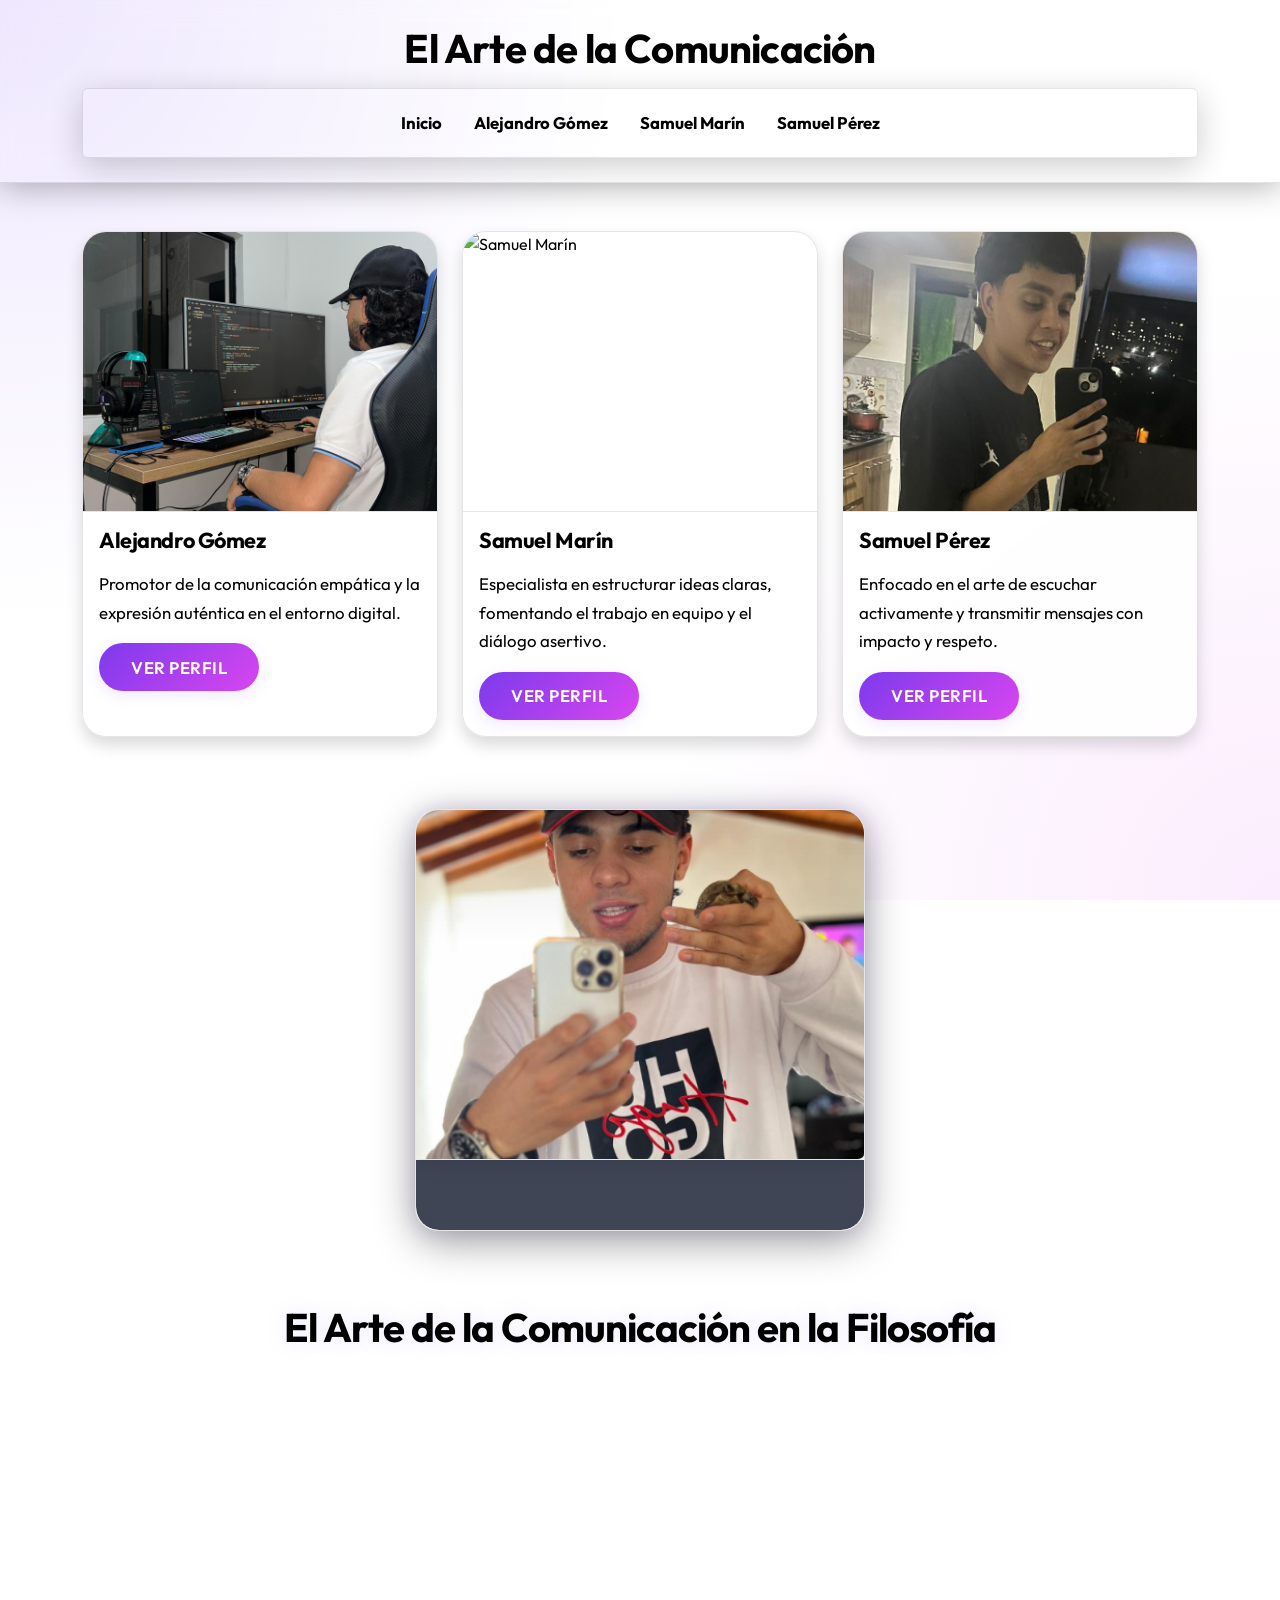
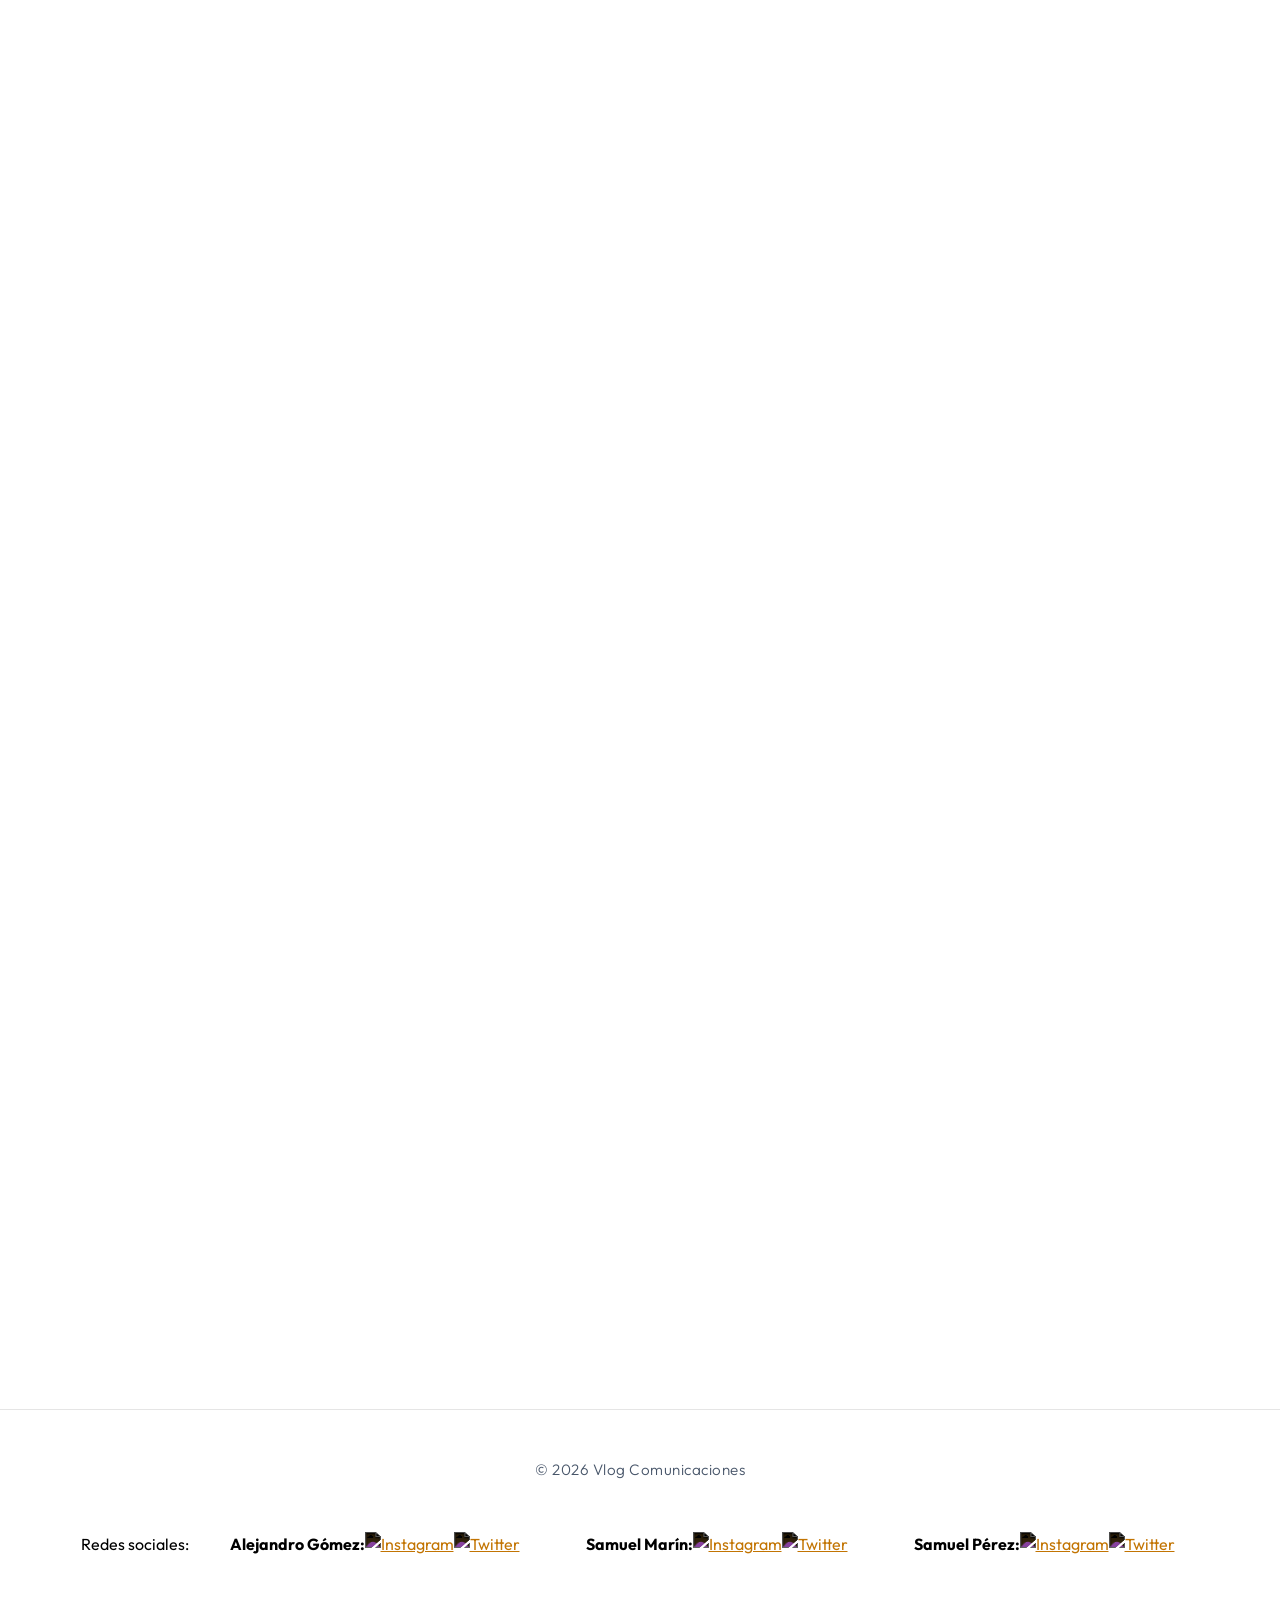
==== vlog/index.html @ 04fceeea "feat: vlog comunicaciones initial commit" ====
<!DOCTYPE html>
<html lang="es">

<head>
    <meta charset="UTF-8">
    <meta name="viewport" content="width=device-width, initial-scale=1.0">
    <title>Vlog: El Arte de la Comunicación</title>
    <link href="https://cdn.jsdelivr.net/npm/bootstrap@5.3.2/dist/css/bootstrap.min.css" rel="stylesheet">
    <link rel="stylesheet" href="styles.css">
    <link rel="stylesheet" href="https://cdn.jsdelivr.net/npm/bootstrap-icons@1.11.3/font/bootstrap-icons.min.css">
    <script src="script.js"></script>
</head>

<body>
    <header class="bg-primary text-white py-4 mb-4">
        <div class="container">
            <a href="index.html" class="text-decoration-none d-block text-center">
                <h1 class="mb-3 fw-bolder">El Arte de la Comunicación</h1>
            </a>
            <nav class="navbar navbar-expand-lg navbar-dark bg-primary rounded">
                <div class="container-fluid">
                    <a class="navbar-brand d-lg-none" href="index.html">Menú</a>
                    <button class="navbar-toggler" type="button" data-bs-toggle="collapse"
                        data-bs-target="#navbarIntegrantes" aria-controls="navbarIntegrantes" aria-expanded="false"
                        aria-label="Toggle navigation">
                        <span class="navbar-toggler-icon"></span>
                    </button>
                    <div class="collapse navbar-collapse" id="navbarIntegrantes">
                        <ul class="navbar-nav mx-auto mb-2 mb-lg-0 gap-3">
                            <li class="nav-item">
                                <a class="nav-link fw-bold" href="index.html">Inicio</a>
                            </li>
                            <li class="nav-item">
                                <a class="nav-link fw-bold" href="alejandro-gomez.html">Alejandro Gómez</a>
                            </li>
                            <li class="nav-item">
                                <a class="nav-link fw-bold" href="samuel-marin.html">Samuel Marín</a>
                            </li>
                            <li class="nav-item">
                                <a class="nav-link fw-bold" href="samuel-perez.html">Samuel Pérez</a>
                            </li>
                        </ul>
                    </div>
                </div>
            </nav>
        </div>
    </header>
    <main class="container my-5">
        <div class="row justify-content-center mb-5">
            <div class="col-md-4 mb-4">
                <div class="card h-100 shadow">
                    <img src="../vlog/img/Alejo4.jpeg" class="card-img-top img-card-fixed" alt="Alejandro Gómez">
                    <div class="card-body">
                        <h5 class="card-title">Alejandro Gómez</h5>
                        <p class="card-text">Promotor de la comunicación empática y la expresión auténtica en el entorno
                            digital.</p>
                        <a href="alejandro-gomez.html" class="btn btn-primary">Ver perfil</a>
                    </div>
                </div>
            </div>
            <div class="col-md-4 mb-4">
                <div class="card h-100 shadow">
                    <img src="../vlog/img/SamuelM.png" class="card-img-top img-card-fixed" alt="Samuel Marín">
                    <div class="card-body">
                        <h5 class="card-title">Samuel Marín</h5>
                        <p class="card-text">Especialista en estructurar ideas claras, fomentando el trabajo en equipo y
                            el diálogo asertivo.</p>
                        <a href="samuel-marin.html" class="btn btn-primary">Ver perfil</a>
                    </div>
                </div>
            </div>
            <div class="col-md-4 mb-4">
                <div class="card h-100 shadow">
                    <img src="img/SamuelP.jpg" class="card-img-top img-card-fixed" alt="Samuel Pérez">
                    <div class="card-body">
                        <h5 class="card-title">Samuel Pérez</h5>
                        <p class="card-text">Enfocado en el arte de escuchar activamente y transmitir mensajes con
                            impacto y respeto.</p>
                        <a href="samuel-perez.html" class="btn btn-primary">Ver perfil</a>
                    </div>
                </div>
            </div>
        </div>
        <!-- Slider de fotos de los integrantes -->
        <div class="d-flex justify-content-center my-5">
            <div id="sliderFotos" class="slider-fotos">
                <img id="sliderImg" src="../vlog/img/Alejo3.png" alt="Foto integrante"
                    class="img-fluid rounded shadow slider-img-fixed">
                <div class="slider-caption text-center mt-2" id="sliderCaption">Alejandro Gómez</div>
            </div>
        </div>

        <!-- Nueva sección de Frases Filosóficas -->
        <section class="mt-5 pt-4">
            <h2 class="text-center mb-5 fw-bold display-6"
                style="letter-spacing: -1px; text-shadow: 0 0 20px var(--primary-glow);">El Arte de la Comunicación en
                la Filosofía</h2>
            <div class="row justify-content-center g-4">

                <div class="col-md-6 col-lg-4">
                    <div class="card h-100 shadow border-primary">
                        <div class="card-body">
                            <h4 class="card-title text-primary mb-4" style="font-size: 1.25rem;"><i
                                    class="bi bi-chat-quote me-2"></i>Hablar y Escuchar</h4>
                            <blockquote class="mb-4">
                                <p class="fst-italic text-dark border-start border-2 border-primary ps-3">"No es porque
                                    sea difícil que no nos atrevamos; es porque no nos atrevemos que es difícil."</p>
                                <div class="text-muted mt-2 small fw-bold">— Séneca <span
                                        class="fw-light">(estoico)</span></div>
                            </blockquote>
                            <blockquote class="mb-4">
                                <p class="fst-italic text-dark border-start border-2 border-primary ps-3">"Tenemos dos
                                    oídos y una boca para escuchar el doble de lo que hablamos."</p>
                                <div class="text-muted mt-2 small fw-bold">— Epicteto <span
                                        class="fw-light">(estoico)</span></div>
                            </blockquote>
                            <blockquote class="mb-0">
                                <p class="fst-italic text-dark border-start border-2 border-primary ps-3">"Habla para
                                    que yo te conozca."</p>
                                <div class="text-muted mt-2 small fw-bold">— Sócrates <span
                                        class="fw-light">(griego)</span></div>
                            </blockquote>
                        </div>
                    </div>
                </div>

                <div class="col-md-6 col-lg-4">
                    <div class="card h-100 shadow border-success">
                        <div class="card-body">
                            <h4 class="card-title text-success mb-4" style="font-size: 1.25rem;"><i
                                    class="bi bi-shield-check me-2"></i>Honestidad y Respeto</h4>
                            <blockquote class="mb-4">
                                <p class="fst-italic text-dark border-start border-2 border-success ps-3">"Cualquiera
                                    puede enfadarse... Pero enfadarse con la persona adecuada, en el grado exacto, en el
                                    momento oportuno... eso no es tan sencillo."</p>
                                <div class="text-muted mt-2 small fw-bold">— Aristóteles <span
                                        class="fw-light">(griego)</span></div>
                            </blockquote>
                            <blockquote class="mb-4">
                                <p class="fst-italic text-dark border-start border-2 border-success ps-3">"Las palabras
                                    deben ser confirmadas con hechos para que tengan valor."</p>
                                <div class="text-muted mt-2 small fw-bold">— Confucio <span
                                        class="fw-light">(chino)</span></div>
                            </blockquote>
                            <blockquote class="mb-0">
                                <p class="fst-italic text-dark border-start border-2 border-success ps-3">"Decir la
                                    verdad, pero no toda la verdad; decirla con tacto, no con rudeza."</p>
                                <div class="text-muted mt-2 small fw-bold">— Platón <span
                                        class="fw-light">(griego)</span></div>
                            </blockquote>
                        </div>
                    </div>
                </div>

                <div class="col-md-6 col-lg-4">
                    <div class="card h-100 shadow border-warning">
                        <div class="card-body">
                            <h4 class="card-title text-warning mb-4" style="font-size: 1.25rem;"><i
                                    class="bi bi-sliders me-2"></i>Asertividad y Equilibrio</h4>
                            <blockquote class="mb-4">
                                <p class="fst-italic text-dark border-start border-2 border-warning ps-3">"La virtud
                                    está en el punto medio entre dos extremos."</p>
                                <div class="text-muted mt-2 small fw-bold">— Aristóteles <span
                                        class="fw-light">(griego)</span></div>
                            </blockquote>
                            <blockquote class="mb-4">
                                <p class="fst-italic text-dark border-start border-2 border-warning ps-3">"Obra de tal
                                    manera que uses la humanidad... siempre como un fin y nunca solamente como un
                                    medio."</p>
                                <div class="text-muted mt-2 small fw-bold">— Kant <span class="fw-light">(alemán)</span>
                                </div>
                            </blockquote>
                            <blockquote class="mb-0">
                                <p class="fst-italic text-dark border-start border-2 border-warning ps-3">"Tienes poder
                                    sobre tu mente, no sobre los eventos externos. Date cuenta de esto y encontrarás
                                    fuerza."</p>
                                <div class="text-muted mt-2 small fw-bold">— Marco Aurelio <span
                                        class="fw-light">(estoico)</span></div>
                            </blockquote>
                        </div>
                    </div>
                </div>

                <div class="col-md-6 col-lg-4">
                    <div class="card h-100 shadow border-info">
                        <div class="card-body">
                            <h4 class="card-title text-info mb-4" style="font-size: 1.25rem;"><i
                                    class="bi bi-heart-half me-2"></i>Escucha y Empatía</h4>
                            <blockquote class="mb-4">
                                <p class="fst-italic text-dark border-start border-2 border-info ps-3">"La naturaleza
                                    nos ha dado una lengua y dos oídos para que escuchemos el doble de lo que hablamos."
                                </p>
                                <div class="text-muted mt-2 small fw-bold">— Epicteto <span
                                        class="fw-light">(estoico)</span></div>
                            </blockquote>
                            <blockquote class="mb-4">
                                <p class="fst-italic text-dark border-start border-2 border-info ps-3">"El primer arte
                                    que hay que aprender es el de escuchar."</p>
                                <div class="text-muted mt-2 small fw-bold">— Séneca <span
                                        class="fw-light">(estoico)</span></div>
                            </blockquote>
                            <blockquote class="mb-0">
                                <p class="fst-italic text-dark border-start border-2 border-info ps-3">"Mejor que mil
                                    palabras vacías, es una palabra que trae paz."</p>
                                <div class="text-muted mt-2 small fw-bold">— Buda <span
                                        class="fw-light">(espiritual)</span></div>
                            </blockquote>
                        </div>
                    </div>
                </div>

                <div class="col-md-6 col-lg-4">
                    <div class="card h-100 shadow border-primary">
                        <div class="card-body">
                            <h4 class="card-title text-primary mb-4" style="font-size: 1.25rem;"><i
                                    class="bi bi-mic me-2"></i>Expresión Auténtica</h4>
                            <blockquote class="mb-4">
                                <p class="fst-italic text-dark border-start border-2 border-primary ps-3">"No porque
                                    tengas razón, debas gritar."</p>
                                <div class="text-muted mt-2 small fw-bold">— Nietzsche <span
                                        class="fw-light">(alemán)</span></div>
                            </blockquote>
                            <blockquote class="mb-4">
                                <p class="fst-italic text-dark border-start border-2 border-primary ps-3">"La libertad
                                    de uno termina donde comienza la libertad del otro."</p>
                                <div class="text-muted mt-2 small fw-bold">— Simone de Beauvoir <span
                                        class="fw-light">(francesa)</span></div>
                            </blockquote>
                            <blockquote class="mb-0">
                                <p class="fst-italic text-dark border-start border-2 border-primary ps-3">"Lo que haces
                                    habla tan alto que no puedo escuchar lo que dices."</p>
                                <div class="text-muted mt-2 small fw-bold">— Ralph Waldo Emerson <span
                                        class="fw-light">(estadounidense)</span></div>
                            </blockquote>
                        </div>
                    </div>
                </div>

            </div>
        </section>

        <!-- Reflexión Final -->
        <div class="row justify-content-center mt-5 mb-4">
            <div class="col-lg-10">
                <div class="card shadow-lg border-0"
                    style="background: linear-gradient(135deg, rgba(139, 92, 246, 0.05), rgba(217, 70, 239, 0.05)); backdrop-filter: blur(10px);">
                    <div class="card-body p-4 p-md-5 text-center">
                        <h3 class="fw-bold mb-4 text-dark">Reflexión Final</h3>
                        <p class="fs-5 mb-4 text-dark">La comunicación asertiva, según estos filósofos, no es un simple
                            intercambio de palabras, sino un arte que combina:</p>

                        <div class="row justify-content-center text-start mb-4 g-3">
                            <div class="col-md-6 col-lg-5">
                                <ul class="list-unstyled fs-5 mb-0" style="line-height: 2;">
                                    <li class="text-dark"><i
                                            class="bi bi-check2-circle text-primary me-2"></i><strong>Honestidad sin
                                            crueldad</strong> <span class="text-muted fs-6">(Aristóteles)</span></li>
                                    <li class="text-dark"><i
                                            class="bi bi-check2-circle text-primary me-2"></i><strong>Escucha sin
                                            juicio</strong> <span class="text-muted fs-6">(Epicteto)</span></li>
                                </ul>
                            </div>
                            <div class="col-md-6 col-lg-5">
                                <ul class="list-unstyled fs-5 mb-0" style="line-height: 2;">
                                    <li class="text-dark"><i
                                            class="bi bi-check2-circle text-primary me-2"></i><strong>Respeto sin
                                            sumisión</strong> <span class="text-muted fs-6">(Kant)</span></li>
                                    <li class="text-dark"><i
                                            class="bi bi-check2-circle text-primary me-2"></i><strong>Firmeza sin
                                            agresividad</strong> <span class="text-muted fs-6">(Nietzsche)</span></li>
                                </ul>
                            </div>
                        </div>

                        <hr class="my-4 border-secondary opacity-25">

                        <div class="mt-4 pt-3">
                            <p class="fs-5 text-muted mb-3">Como bien resume el pensamiento estoico:</p>
                            <blockquote class="blockquote mb-0">
                                <p class="fst-italic fw-bold fs-4" style="color: #7c3aed;">"Di lo que sientes con la
                                    fuerza de quien sabe, pero con la dulzura de quien escucha."</p>
                            </blockquote>
                        </div>
                    </div>
                </div>
            </div>
        </div>
    </main>
    <footer>
        <p>&copy; 2026 Vlog Comunicaciones</p>
        <div class="redes-footer">
            <span>Redes sociales:</span>
            <div class="redes-integrante">
                <strong>Alejandro Gómez:</strong>
                <a href="https://www.instagram.com/mansa_musa_04/" target="_blank" title="Instagram Alejandro Gómez">
                    <img src="https://cdn.jsdelivr.net/gh/simple-icons/simple-icons/icons/instagram.svg" alt="Instagram"
                        class="icono-red">
                </a>
                <a href="https://twitter.com/alejandrogomez" target="_blank" title="Twitter Alejandro Gómez">
                    <img src="https://cdn.jsdelivr.net/gh/simple-icons/simple-icons/icons/twitter.svg" alt="Twitter"
                        class="icono-red">
                </a>
            </div>
            <div class="redes-integrante">
                <strong>Samuel Marín:</strong>
                <a href="https://instagram.com/samuelmarin" target="_blank" title="Instagram Samuel Marín">
                    <img src="https://cdn.jsdelivr.net/gh/simple-icons/simple-icons/icons/instagram.svg" alt="Instagram"
                        class="icono-red">
                </a>
                <a href="https://twitter.com/samuelmarin" target="_blank" title="Twitter Samuel Marín">
                    <img src="https://cdn.jsdelivr.net/gh/simple-icons/simple-icons/icons/twitter.svg" alt="Twitter"
                        class="icono-red">
                </a>
            </div>
            <div class="redes-integrante">
                <strong>Samuel Pérez:</strong>
                <a href="https://instagram.com/samuelperez" target="_blank" title="Instagram Samuel Pérez">
                    <img src="https://cdn.jsdelivr.net/gh/simple-icons/simple-icons/icons/instagram.svg" alt="Instagram"
                        class="icono-red">
                </a>
                <a href="https://twitter.com/samuelperez" target="_blank" title="Twitter Samuel Pérez">
                    <img src="https://cdn.jsdelivr.net/gh/simple-icons/simple-icons/icons/twitter.svg" alt="Twitter"
                        class="icono-red">
                </a>
            </div>
        </div>
    </footer>

</body>

</html>
<script src="https://cdn.jsdelivr.net/npm/bootstrap@5.3.2/dist/js/bootstrap.bundle.min.js"></script>
---- vlog/styles.css ----
@import url('https://fonts.googleapis.com/css2?family=Outfit:wght@300;400;500;600;700;800&family=Inter:wght@300;400;500;600&display=swap');

/* ====== CONFIGURACIÓN BASE Y VARIABLES ====== */
:root {
    --bg-dark: #ffffff;
    --bg-darker: #f8fafc;
    --primary-glow: rgba(139, 92, 246, 0.15);
    --secondary-glow: rgba(217, 70, 239, 0.15);
    --glass-bg: rgba(255, 255, 255, 0.85);
    --glass-border: rgba(0, 0, 0, 0.1);
    --text-light: #000000;
    --text-muted: #475569;
    --accent-gold: #d97706;
    --accent-purple: #7c3aed;
    --accent-pink: #d946ef;
}

body {
    font-family: 'Outfit', 'Inter', sans-serif;
    margin: 0;
    padding: 0;
    background-color: var(--bg-dark);
    background-image: radial-gradient(circle at top left, rgba(139, 92, 246, 0.15) 0%, transparent 40%),
        radial-gradient(circle at bottom right, rgba(217, 70, 239, 0.1) 0%, transparent 40%);
    background-attachment: fixed;
    color: var(--text-light);
    line-height: 1.6;
}

/* ====== TIPOGRAFÍA Y ENCABEZADOS ====== */
h1,
h2,
h3,
h4,
h5,
h6 {
    font-family: 'Outfit', sans-serif;
    font-weight: 700;
    letter-spacing: -0.02em;
    color: #000000;
}

header h1 {
    color: #000000 !important;
    background: none !important;
    -webkit-text-fill-color: initial !important;
    text-shadow: none !important;
}

h1.display-5 {
    background: linear-gradient(135deg, var(--accent-purple), var(--accent-pink));
    -webkit-background-clip: text;
    background-clip: text;
    -webkit-text-fill-color: transparent;
    text-shadow: 0 0 30px var(--primary-glow);
}

/* ====== HEADER Y NAVBAR (REEMPLAZANDO .bg-primary) ====== */
header.bg-primary,
.navbar.bg-primary {
    background: transparent !important;
}

header {
    background: var(--glass-bg);
    backdrop-filter: blur(16px);
    -webkit-backdrop-filter: blur(16px);
    border-bottom: 1px solid var(--glass-border);
    padding: 1.5rem 0 !important;
    position: sticky;
    top: 0;
    z-index: 1000;
    box-shadow: 0 4px 30px rgba(0, 0, 0, 0.3);
}

.navbar {
    background: rgba(15, 23, 42, 0.5) !important;
    backdrop-filter: blur(10px);
    border: 1px solid var(--glass-border);
    border-radius: 1.5rem;
    padding: 0.8rem 1.5rem;
    box-shadow: 0 8px 32px rgba(0, 0, 0, 0.2);
}

.navbar-brand {
    font-weight: 700;
    font-size: 1.4rem;
    color: #000000 !important;
    letter-spacing: 0.5px;
}

.navbar-nav .nav-link {
    color: #000000 !important;
    font-size: 1.05rem;
    font-weight: 500;
    padding: 0.5rem 1.2rem;
    border-radius: 0.8rem;
    transition: all 0.3s cubic-bezier(0.4, 0, 0.2, 1);
}

.navbar-nav .nav-link:hover,
.navbar-nav .nav-link.active {
    color: var(--text-light) !important;
    background: rgba(255, 255, 255, 0.05);
    transform: translateY(-2px);
    text-shadow: 0 0 12px rgba(255, 255, 255, 0.3);
}

.navbar-toggler {
    border-color: var(--glass-border);
}

.navbar-toggler-icon {
    filter: invert(1);
}

/* ====== CONTENEDOR PRINCIPAL ====== */
main.container {
    position: relative;
    z-index: 1;
}

/* ====== CARDS (GLASSMORPHISM) ====== */
.card {
    background: var(--glass-bg);
    backdrop-filter: blur(12px);
    -webkit-backdrop-filter: blur(12px);
    border: 1px solid var(--glass-border);
    border-radius: 1.5rem;
    box-shadow: 0 8px 32px rgba(0, 0, 0, 0.2);
    overflow: hidden;
    transition: all 0.4s cubic-bezier(0.175, 0.885, 0.32, 1.275);
    color: var(--text-light);
}

.card:hover {
    transform: translateY(-8px) scale(1.02);
    box-shadow: 0 15px 40px rgba(0, 0, 0, 0.4), 0 0 20px var(--primary-glow);
    border-color: rgba(139, 92, 246, 0.3);
}

.card-title {
    font-weight: 700;
    font-size: 1.35rem;
    color: #000000;
    margin-bottom: 1rem;
}

.card-title.text-primary {
    color: var(--accent-purple) !important;
}

.card-title.text-success {
    color: #10b981 !important;
    text-shadow: 0 0 15px rgba(16, 185, 129, 0.3);
}

.card-title.text-info {
    color: #38bdf8 !important;
    text-shadow: 0 0 15px rgba(56, 189, 248, 0.3);
}

.card-title.text-warning {
    color: var(--accent-gold) !important;
    text-shadow: 0 0 15px rgba(251, 191, 36, 0.3);
}

.card-text {
    color: var(--text-light);
    font-size: 1.05rem;
    line-height: 1.7;
}

/* Imágenes fijas para las cards */
.img-card-fixed,
.slider-img-fixed {
    object-fit: cover;
    width: 100%;
    height: 280px;
    border-bottom: 1px solid var(--glass-border);
    transition: transform 0.5s ease, opacity 0.4s ease-in-out;
}

.card:hover .img-card-fixed {
    transform: scale(1.05);
}

.img-thumbnail.rounded-circle {
    border: 3px solid var(--accent-purple);
    padding: 0.25rem;
    background-color: var(--glass-bg);
    box-shadow: 0 0 20px var(--primary-glow);
}

/* ====== BOTONES ====== */
.btn-primary {
    background: linear-gradient(135deg, var(--accent-purple) 0%, var(--accent-pink) 100%);
    border: none;
    border-radius: 2rem;
    padding: 0.7rem 2rem;
    font-weight: 600;
    font-size: 1.05rem;
    color: #fff;
    letter-spacing: 0.5px;
    box-shadow: 0 4px 15px var(--primary-glow);
    transition: all 0.3s ease;
    text-transform: uppercase;
}

.btn-primary:hover,
.btn-primary:active,
.btn-primary:focus {
    background: linear-gradient(135deg, var(--accent-pink) 0%, var(--accent-purple) 100%);
    transform: translateY(-3px);
    box-shadow: 0 8px 25px var(--secondary-glow);
    color: #fff !important;
}

/* ====== LIST GROUP (Ajustes para evidencias) ====== */
.list-group-item {
    background: transparent !important;
    border: none;
    border-bottom: 1px solid var(--glass-border);
    padding: 1.2rem 1rem;
    transition: all 0.3s ease;
}

.list-group-item:last-child {
    border-bottom: none;
}

.list-group-item a {
    color: var(--text-light);
    text-decoration: none;
    font-weight: 500;
    font-size: 1.1rem;
    transition: all 0.2s ease;
    display: inline-block;
}

.list-group-item:hover {
    background: rgba(255, 255, 255, 0.03) !important;
    padding-left: 1.5rem;
}

.list-group-item a:hover {
    color: var(--accent-pink);
    text-shadow: 0 0 10px rgba(217, 70, 239, 0.5);
}

/* ====== SLIDER Y ACORDEONES ====== */
.slider-fotos {
    position: relative;
    width: 100%;
    max-width: 450px;
    margin: 0 auto;
    border-radius: 1.5rem;
    overflow: hidden;
    box-shadow: 0 10px 40px rgba(0, 0, 0, 0.4), 0 0 20px var(--primary-glow);
    border: 1px solid var(--glass-border);
}

.slider-img-fixed {
    height: 350px;
    border-radius: 0;
}

.slider-caption {
    background: rgba(15, 23, 42, 0.8);
    backdrop-filter: blur(10px);
    padding: 1.2rem;
    font-size: 1.25rem;
    font-weight: 700;
    color: #fff;
    letter-spacing: 1px;
    margin-top: 0 !important;
}



/* ====== FOOTER ====== */
footer {
    background: transparent !important;
    border-top: 1px solid var(--glass-border);
    padding: 3rem 0 2rem 0 !important;
    margin-top: 5rem !important;
    border-radius: 0 !important;
    box-shadow: none;
    display: flex;
    flex-direction: column;
    align-items: center;
}

footer p {
    font-size: 0.95rem;
    font-weight: 300;
    color: var(--text-muted);
    margin-bottom: 2rem;
    letter-spacing: 0.5px;
    background: none;
    -webkit-text-fill-color: initial;
    text-shadow: none;
}

.redes-footer {
    display: flex;
    flex-wrap: wrap;
    align-items: center;
    justify-content: center;
    gap: 1rem;
    width: 100%;
    padding: 0 1rem;
}

.redes-integrante {
    display: inline-flex;
    align-items: center;
    background: rgba(255, 255, 255, 0.03);
    padding: 0.5rem 1rem;
    border-radius: 2rem;
    border: 1px solid rgba(255, 255, 255, 0.05);
    margin: 0.5rem;
    transition: all 0.3s;
}

.redes-integrante:hover {
    background: rgba(139, 92, 246, 0.1);
    border-color: rgba(139, 92, 246, 0.3);
    box-shadow: 0 0 15px var(--primary-glow);
}

.icono-red {
    width: 24px;
    height: 24px;
    filter: invert(1) brightness(0.8);
    transition: all 0.3s ease;
}

.icono-red:hover {
    filter: invert(1) brightness(1) drop-shadow(0 0 8px var(--accent-pink));
    transform: scale(1.2) rotate(-5deg);
}



/* ====== UTILIDADES ADICIONALES ====== */
.text-primary {
    color: var(--accent-purple) !important;
}

.border-primary {
    border-color: rgba(139, 92, 246, 0.3) !important;
}

.border-success {
    border-color: rgba(16, 185, 129, 0.3) !important;
}

.border-info {
    border-color: rgba(56, 189, 248, 0.3) !important;
}

.border-warning {
    border-color: rgba(251, 191, 36, 0.3) !important;
}

/* Espaciado Premium entre secciones (perfiles de integrantes) */
main section {
    margin-bottom: 5rem !important;
}

/* Responsive adjustments */
@media (max-width: 768px) {

    header,
    footer {
        border-radius: 0;
    }

    .card:hover {
        transform: translateY(-3px);
    }

    .slider-fotos {
        width: 92vw;
    }

    /* Redes responsivas en el footer */
    .redes-footer {
        flex-direction: column;
        gap: 0.8rem;
    }
    
    .redes-integrante {
        width: 100%;
        justify-content: center;
        margin: 0;
    }
}
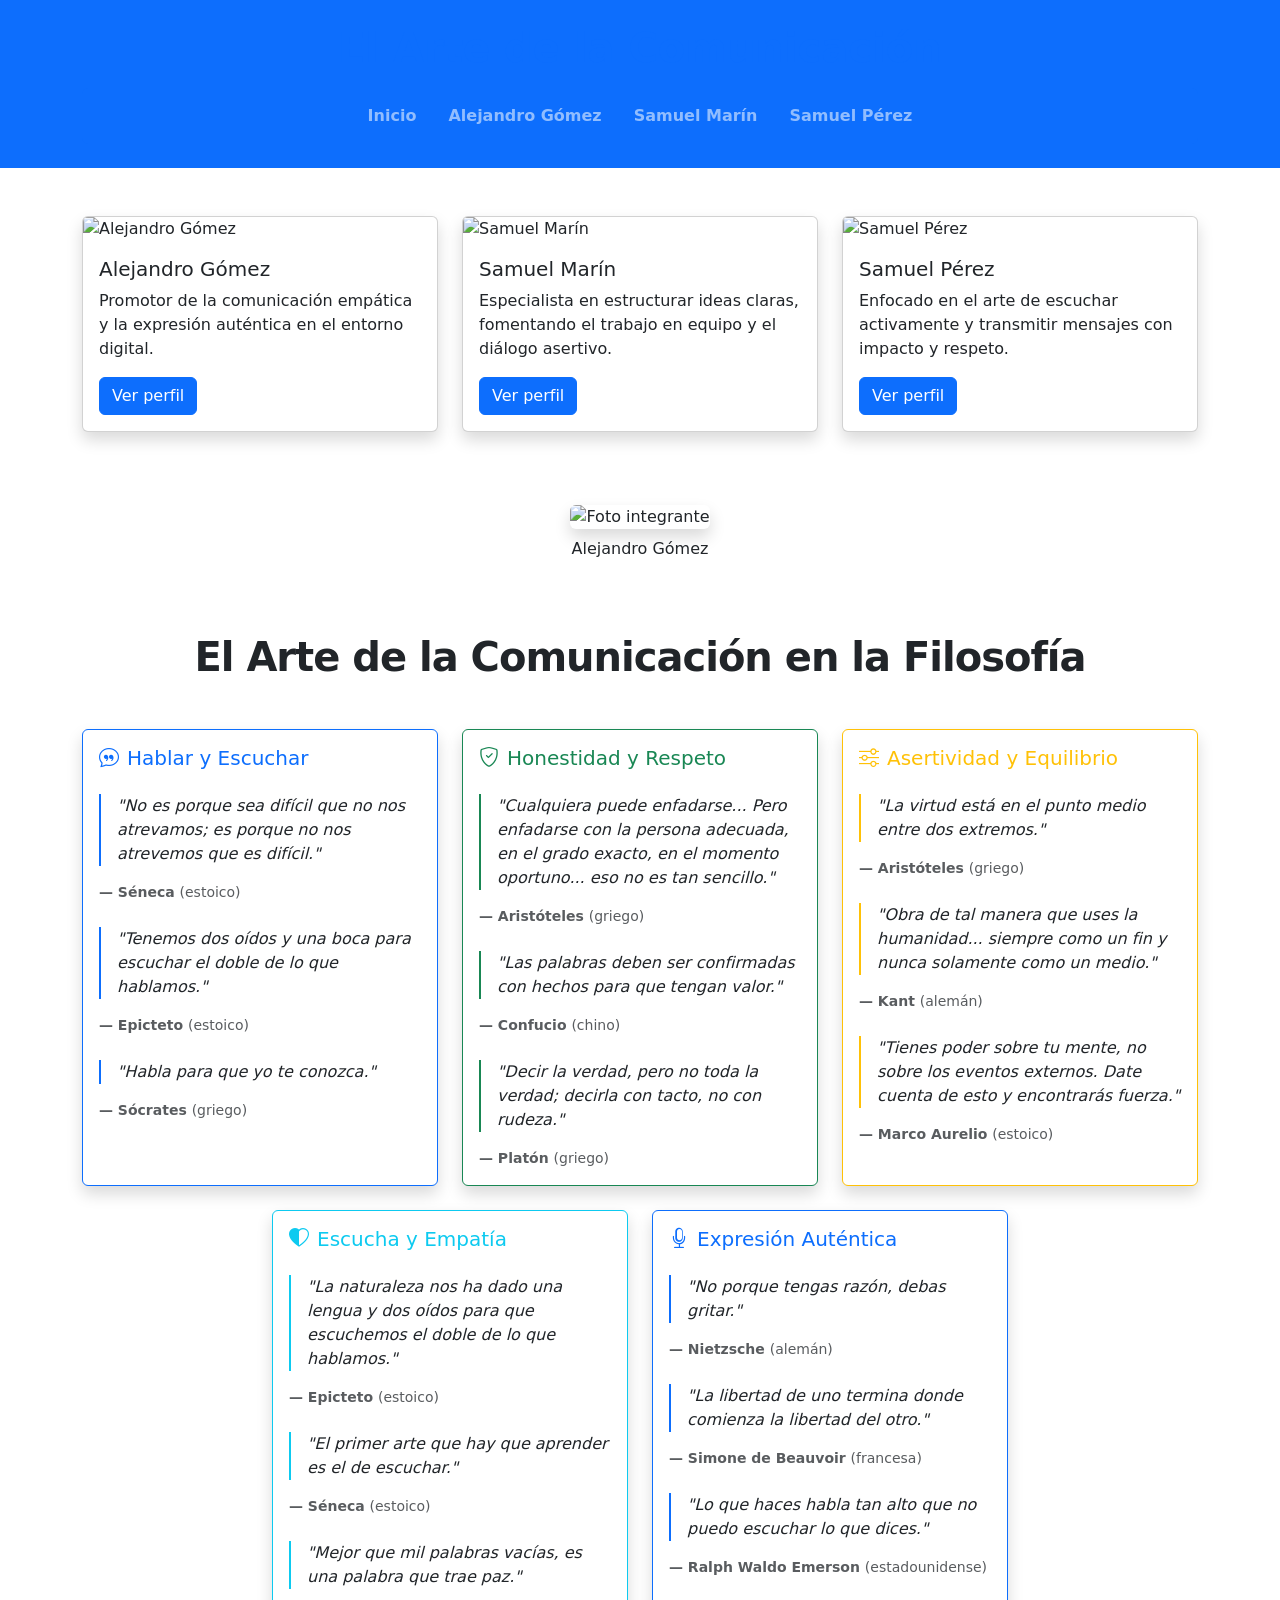
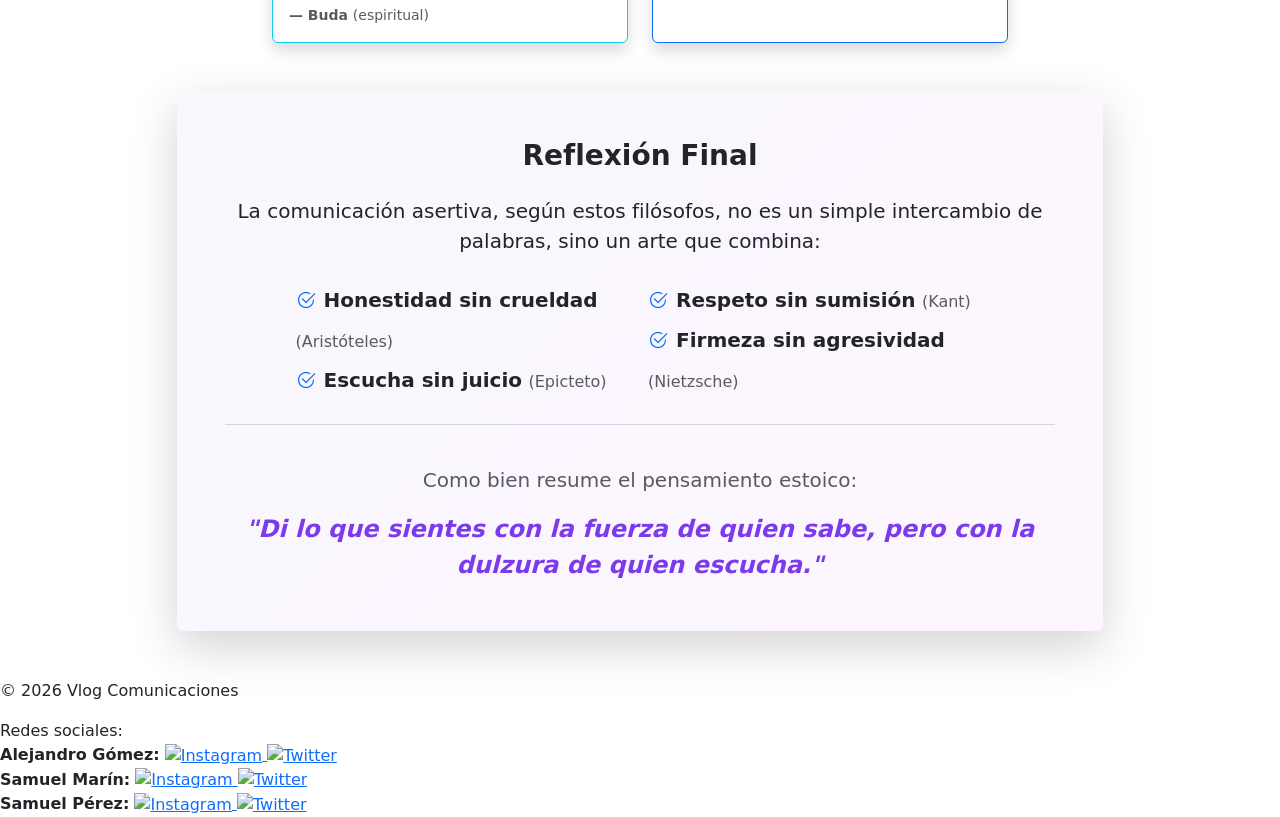
==== commit 9ddaf773: "Corrige rutas de recursos para compatibilidad con GitHub Pages" ====
--- a/vlog/index.html
+++ b/vlog/index.html
@@ -6,9 +6,9 @@
     <meta name="viewport" content="width=device-width, initial-scale=1.0">
     <title>Vlog: El Arte de la Comunicación</title>
     <link href="https://cdn.jsdelivr.net/npm/bootstrap@5.3.2/dist/css/bootstrap.min.css" rel="stylesheet">
-    <link rel="stylesheet" href="styles.css">
+    <link rel="stylesheet" href="vlog/styles.css">
     <link rel="stylesheet" href="https://cdn.jsdelivr.net/npm/bootstrap-icons@1.11.3/font/bootstrap-icons.min.css">
-    <script src="script.js"></script>
+    <script src="vlog/script.js"></script>
 </head>
 
 <body>
@@ -49,7 +49,7 @@
         <div class="row justify-content-center mb-5">
             <div class="col-md-4 mb-4">
                 <div class="card h-100 shadow">
-                    <img src="../vlog/img/Alejo4.jpeg" class="card-img-top img-card-fixed" alt="Alejandro Gómez">
+                    <img src="vlog/img/Alejo4.jpeg" class="card-img-top img-card-fixed" alt="Alejandro Gómez">
                     <div class="card-body">
                         <h5 class="card-title">Alejandro Gómez</h5>
                         <p class="card-text">Promotor de la comunicación empática y la expresión auténtica en el entorno
@@ -60,7 +60,7 @@
             </div>
             <div class="col-md-4 mb-4">
                 <div class="card h-100 shadow">
-                    <img src="../vlog/img/SamuelM.png" class="card-img-top img-card-fixed" alt="Samuel Marín">
+                    <img src="vlog/img/SamuelM.png" class="card-img-top img-card-fixed" alt="Samuel Marín">
                     <div class="card-body">
                         <h5 class="card-title">Samuel Marín</h5>
                         <p class="card-text">Especialista en estructurar ideas claras, fomentando el trabajo en equipo y
@@ -71,7 +71,7 @@
             </div>
             <div class="col-md-4 mb-4">
                 <div class="card h-100 shadow">
-                    <img src="img/SamuelP.jpg" class="card-img-top img-card-fixed" alt="Samuel Pérez">
+                    <img src="vlog/img/SamuelP.jpg" class="card-img-top img-card-fixed" alt="Samuel Pérez">
                     <div class="card-body">
                         <h5 class="card-title">Samuel Pérez</h5>
                         <p class="card-text">Enfocado en el arte de escuchar activamente y transmitir mensajes con
@@ -84,7 +84,7 @@
         <!-- Slider de fotos de los integrantes -->
         <div class="d-flex justify-content-center my-5">
             <div id="sliderFotos" class="slider-fotos">
-                <img id="sliderImg" src="../vlog/img/Alejo3.png" alt="Foto integrante"
+                <img id="sliderImg" src="vlog/img/Alejo3.png" alt="Foto integrante"
                     class="img-fluid rounded shadow slider-img-fixed">
                 <div class="slider-caption text-center mt-2" id="sliderCaption">Alejandro Gómez</div>
             </div>
